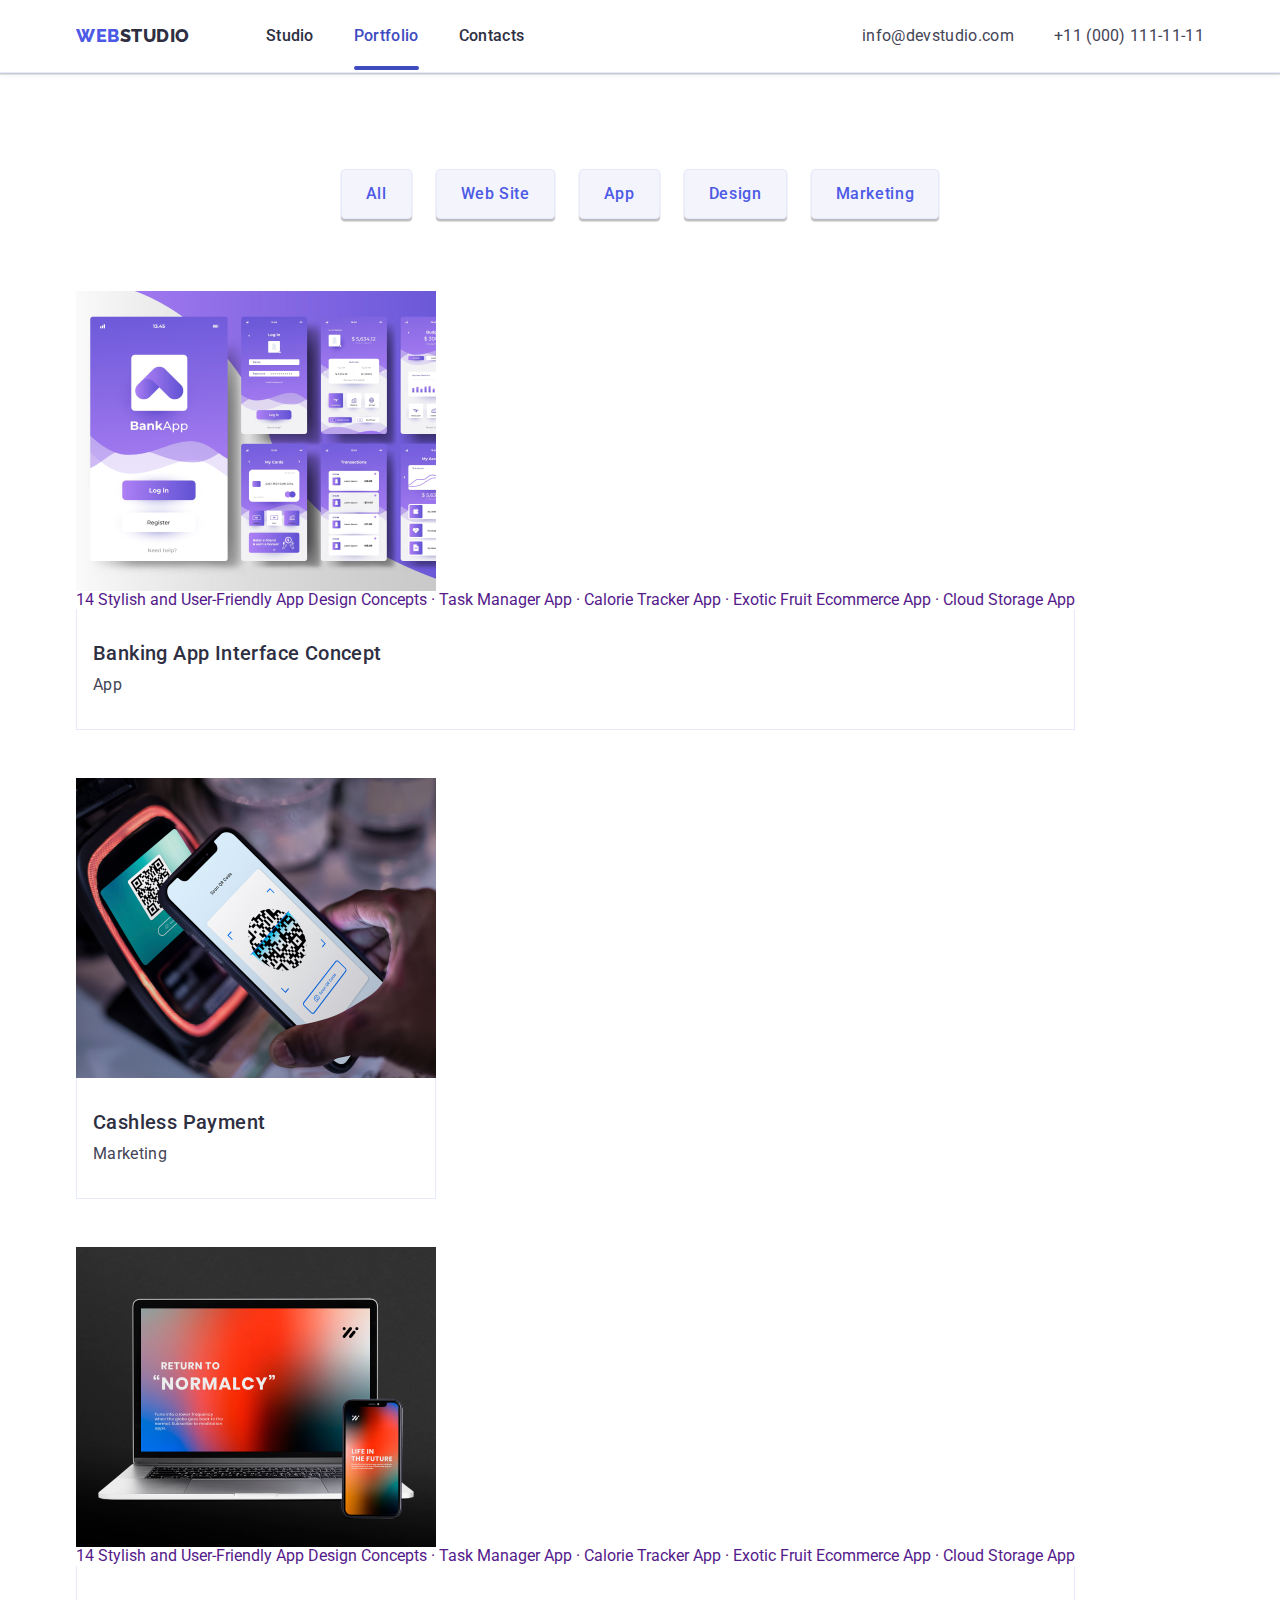
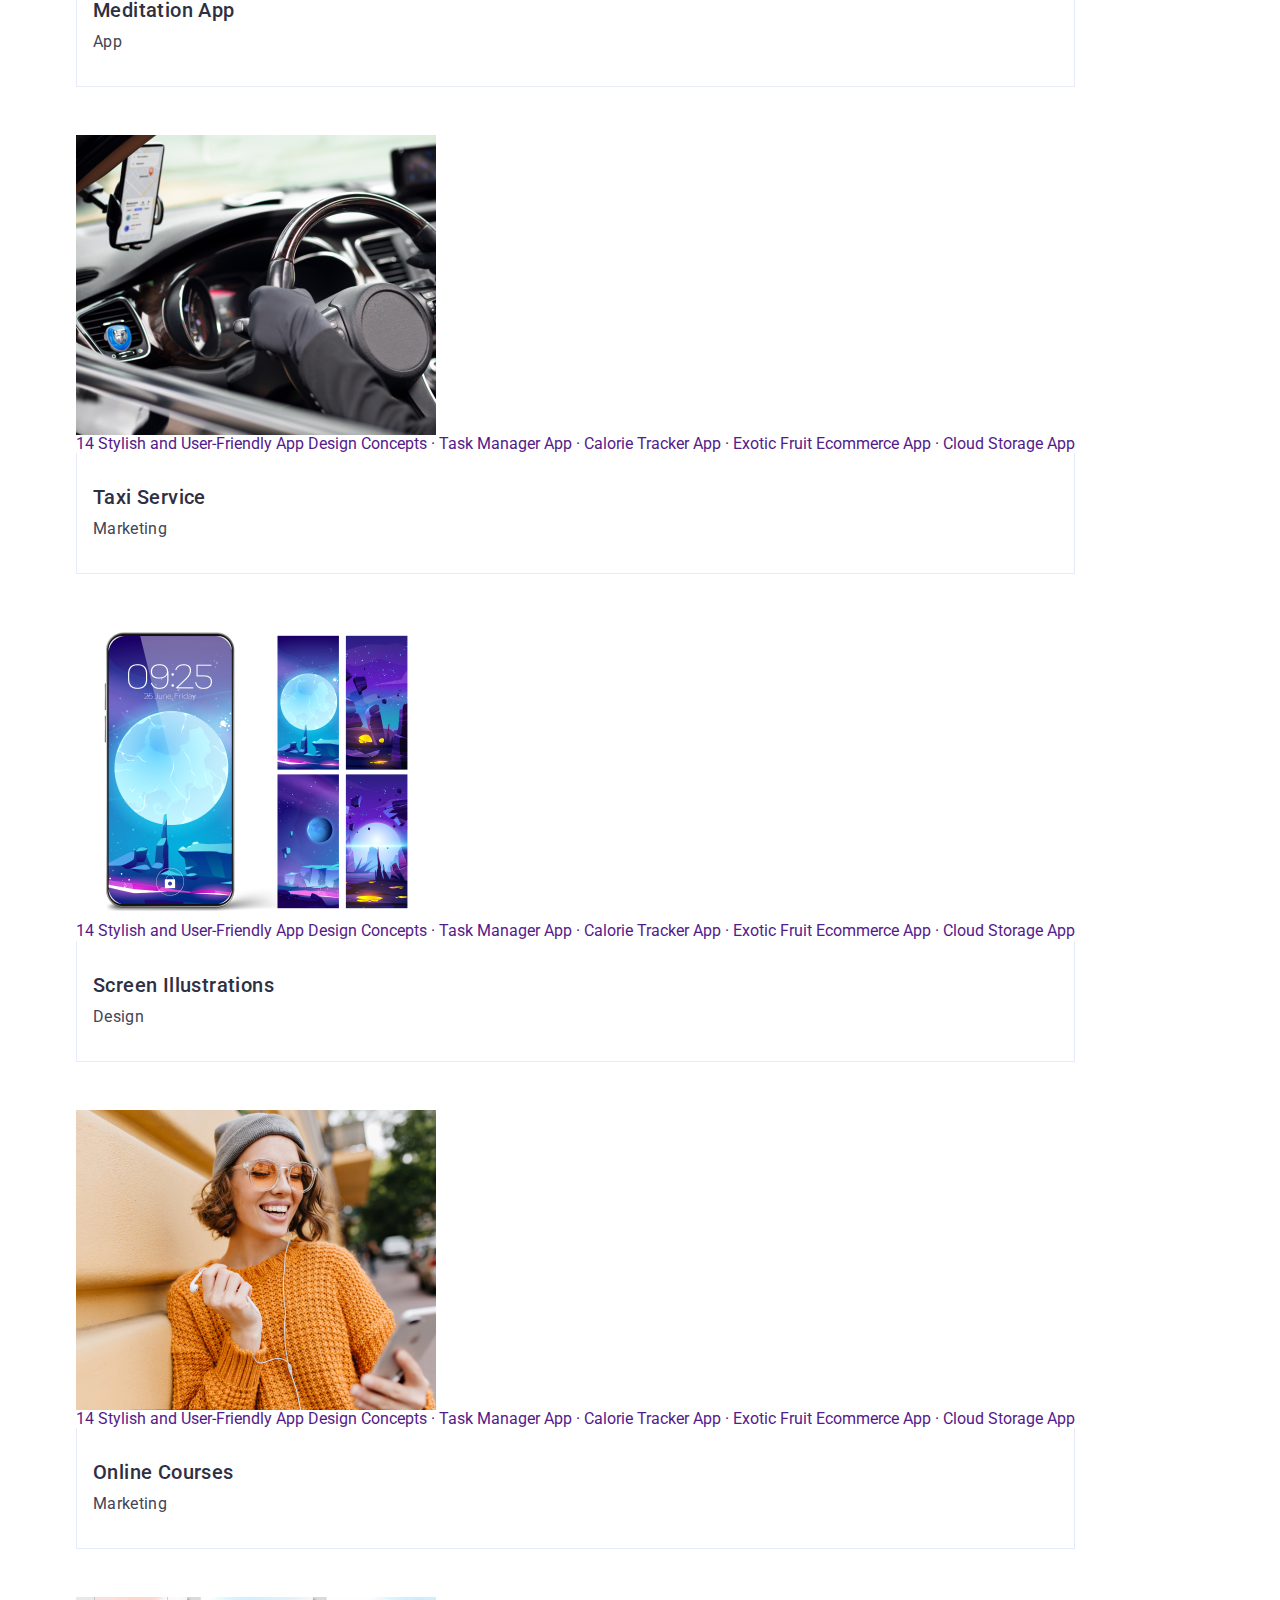
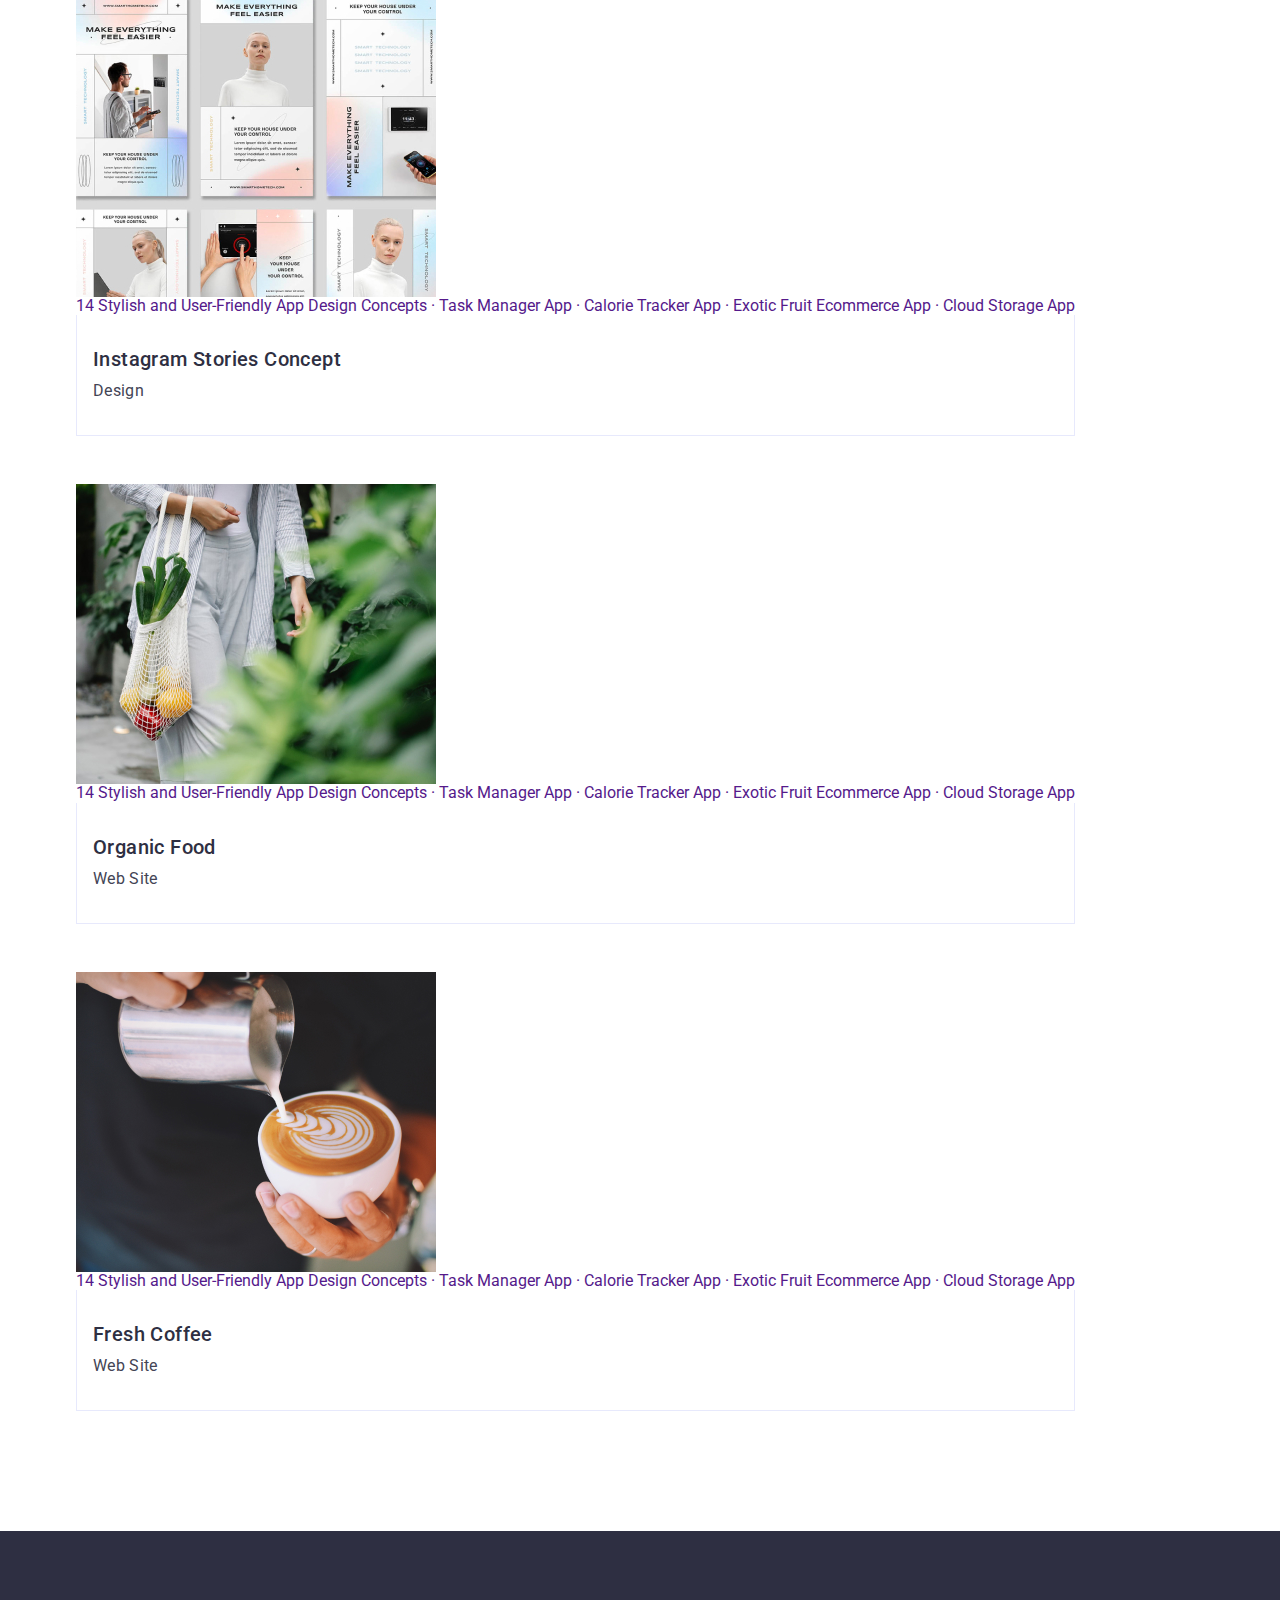
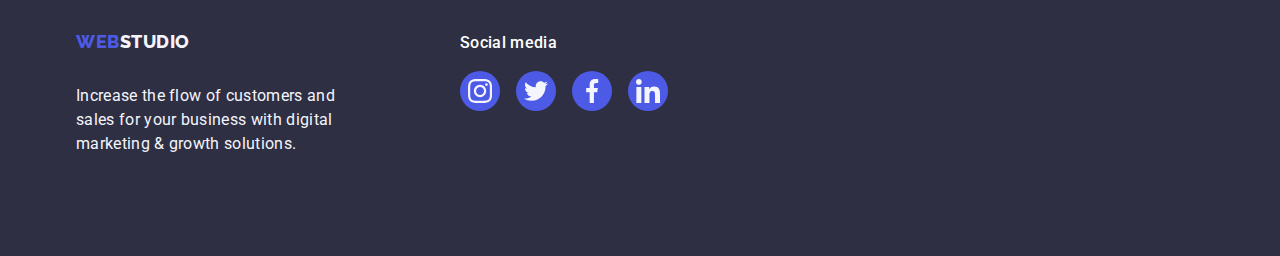
==== portfolio.html @ 0a383409 "update" ====
<!DOCTYPE html>
<html lang="en">
<head>
    <meta charset="UTF-8">
    <meta http-equiv="X-UA-Compatible" content="IE=edge">
    <meta name="viewport" content="width=device-width, initial-scale=1.0">
    <title>WebStudio</title>

    <!-- Fonts -->
    <link rel="preconnect" href="https://fonts.googleapis.com">
    <link rel="preconnect" href="https://fonts.gstatic.com" crossorigin>
    <link href="https://fonts.googleapis.com/css2?family=Raleway:wght@800&family=Roboto:wght@400;500;700;900&display=swap" rel="stylesheet">

    <link rel="stylesheet" href="./css/modern-normalize.min.css">
    <!-- Styles -->
    <link rel="stylesheet" href="./css/styles.css">
</head>
<body style="font-family: 'Roboto', sans-serif; color: #434455; background-color: #FFFFFF;">
    <!-- Header -->
    <header class="header">
        <div class="header-container container">

        <!-- Menu -->
        <nav class="nav">
            <a class="logo link" href="./index.html">Web<span class="text-link">Studio</span></a>
            <ul class="nav-menu list">
                <li>
                    <a href="./index.html" class="nav-item link">Studio</a>
                </li>
                <li>
                    <a href="./portfolio.html" class="active nav-item link">Portfolio</a>
                </li>
                <li>
                    <a href="" class="nav-item link">Contacts</a>
                </li>
            </ul>
        </nav>

        <address class="address" style="font-style: normal;">
            <ul class="address-list list">
                <li>
                    <a class="address-link link" href="mailto:info@devstudio.com">info@devstudio.com</a>
                </li>
                <li>
                    <a class="address-link link" href="tel:+110001111111">+11 (000) 111-11-11</a>
                </li>
            </ul>
        </address>
        </div>
    </header>

    <main>
        <!-- Section 1 -->
        <section class="section-portfolio section">
            <div class="container">
                <h1 class="visually-hidden">Portfolio</h1>

                <ul class="list-button section-list list">
                    <li>
                        <button type="button" class="btn link">All</button>
                    </li>

                    <li>
                        <button type="button" class="btn link">Web Site</button>
                    </li>

                    <li>
                        <button type="button" class="btn link">App</button>
                    </li>

                    <li>
                        <button type="button" class="btn link">Design</button>
                    </li>

                    <li>
                        <button type="button" class="btn link">Marketing</button>
                    </li>
                </ul>
            

            <!-- List -->
            <ul class="list-category section-list list">
                <li class="list-category-item">
                    <a class="link" href="">
                        <div class="overlay">
                            <img src="./images/backing-up.jpg" alt="Banking App Interface Concept, App" width="360">
                            <p class="overlay-text">
                                14 Stylish and User-Friendly App Design Concepts · Task Manager App · Calorie Tracker App · Exotic Fruit Ecommerce App · Cloud Storage App
                            </p>
                        </div>
                        <div class="app-container">
                            <h2 class="title-project">Banking App Interface Concept</h2>
                            <p class="text-description text-category">App</p>
                        </div>
                    </a>
                </li>

                <li class="list-category-item">
                    <a class="link" href="">
                        <img src="./images/payment.jpg" alt="Cashless Payment, Marketing" width="360">
                        <div class="app-container">
                            <h2 class="title-project">Cashless Payment</h2>
                            <p class="text-description text-category">Marketing</p>
                        </div>
                    </a>
                </li>

                <li class="list-category-item">
                    <a class="link" href="">
                        <img src="./images/meditation-app.jpg" alt="Meditation App, App" width="360">
                        <div class="overlay">
                            <div class="overlay-text">14 Stylish and User-Friendly App Design Concepts · Task Manager App · Calorie Tracker App · Exotic Fruit Ecommerce App · Cloud Storage App</div>
                        </div>
                        <div class="app-container">
                            <h2 class="title-project">Meditation App</h2>
                            <p class="text-description text-category">App</p>
                        </div>
                    </a>
                </li>

                <li class="list-category-item">
                    <a class="link" href="">
                        <img src="./images/taxi-app.jpg" alt="Taxi Service, Marketing" width="360">
                        <div class="overlay">
                            <div class="overlay-text">14 Stylish and User-Friendly App Design Concepts · Task Manager App · Calorie Tracker App · Exotic Fruit Ecommerce App · Cloud Storage App</div>
                        </div>
                        <div class="app-container">
                            <h2 class="title-project">Taxi Service</h2>
                            <p class="text-description text-category">Marketing</p>
                        </div>
                    </a>
                </li>
            

                <li class="list-category-item">
                    <a class="link" href="">
                        <img src="./images/illustrations.jpg" alt="Screen Illustrations, Design" width="360">
                        <div class="overlay">
                            <div class="overlay-text">14 Stylish and User-Friendly App Design Concepts · Task Manager App · Calorie Tracker App · Exotic Fruit Ecommerce App · Cloud Storage App</div>
                        </div>
                        <div class="app-container">
                            <h2 class="title-project">Screen Illustrations</h2>
                            <p class="text-description text-category" >Design</p>
                        </div>         
                    </a>
                </li>

                <li class="list-category-item">
                    <a class="link" href="">
                        <img src="./images/courses.jpg" alt="Online Courses, Marketing" width="360">
                        <div class="overlay">
                            <div class="overlay-text">14 Stylish and User-Friendly App Design Concepts · Task Manager App · Calorie Tracker App · Exotic Fruit Ecommerce App · Cloud Storage App</div>
                        </div>
                        <div class="app-container">
                            <h2 class="title-project">Online Courses</h2>
                            <p class="text-description text-category">Marketing</p>
                        </div>
                    </a>
                </li>

                <li class="list-category-item">
                    <a class="link" href="">
                        <img src="./images/instgram-design.jpg" alt="Instagram Stories Concept, Design" width="360">
                        <div class="overlay">
                            <div class="overlay-text">14 Stylish and User-Friendly App Design Concepts · Task Manager App · Calorie Tracker App · Exotic Fruit Ecommerce App · Cloud Storage App</div>
                        </div>
                        <div class="app-container">
                            <h2 class="title-project">Instagram Stories Concept</h2>
                            <p class="text-description text-category">Design</p>
                        </div>
                    </a>
                </li>

                <li class="list-category-item">
                    <a class="link" href="">
                        <img src="./images/food.jpg" alt="Organic Food, Web Site" width="360">
                        <div class="overlay">
                            <div class="overlay-text">14 Stylish and User-Friendly App Design Concepts · Task Manager App · Calorie Tracker App · Exotic Fruit Ecommerce App · Cloud Storage App</div>
                        </div>
                        <div class="app-container">
                            <h2 class="title-project">Organic Food</h2>
                            <p class="text-description text-category">Web Site</p>
                        </div>
                    </a>
                </li>

                <li class="list-category-item">
                    <a class="link" href="">
                        <img src="./images/coffee.jpg" alt="Fresh Coffee, Web Site" width="360">
                        <div class="overlay">
                            <div class="overlay-text">14 Stylish and User-Friendly App Design Concepts · Task Manager App · Calorie Tracker App · Exotic Fruit Ecommerce App · Cloud Storage App</div>
                        </div>
                        <div class="app-container">
                            <h2 class="title-project">Fresh Coffee</h2>
                            <p class="text-description text-category">Web Site</p>
                        </div>
                    </a>
                </li>
            </ul>
            </div>
            
        </section>
    </main>

    <!-- Footer -->
    <footer class="footer">
        <div class="wrapper container">
            <div class="footer-container">
                <a class="logo  link" href="./index.html">Web<span class="text-link">Studio</span></a>
                <p class="footer-text">Increase the flow of customers and sales for your business with digital marketing & growth solutions.</p>
            </div>
    
            <div class="social-media">
                <p class="title-socials">Social media</p>
                <ul class="section-list list">
                    <li class="item-svg">
                        <a class="item-svg-link link" href="">
                            <svg class="icon" width="24" height="24">
                                <use href="./images/icons.svg#instagram"></use>
                            </svg>
                        </a>
                    </li>
                    <li class="item-svg">
                        <a class="item-svg-link link" href="">
                            <svg class="icon" width="24" height="24">
                                <use href="./images/icons.svg#twitter"></use>
                            </svg>
                        </a>
                    </li>
                    <li class="item-svg">
                        <a class="item-svg-link link" href="">
                            <svg class="icon" width="24" height="24">
                                <use href="./images/icons.svg#facebook"></use>
                            </svg>
                        </a>
                    </li>
                    <li class="item-svg">
                        <a class="item-svg-link link" href="">
                            <svg class="icon" width="24" height="24">
                                <use href="./images/icons.svg#linkendin"></use>
                            </svg>
                        </a>
                    </li>
                </ul>
            </div>
        </div>
    </footer>
</body>
</html>
---- css/styles.css ----
*,
*::after,
*::before{
  box-sizing: border-box;
}


:root {
    --primary-logo-color: #4D5AE5;
    --primary-color: #2E2F42;
    --secondary-color: #434455;
    --secondary-background-color: #F4F4FD;
    --hover-color: #404BBF;
  }
  
  body {
    background-color: #ffffff;
    color: var(--secondary-color);
    max-width: 1440px;
    margin: 0 auto;
    box-sizing: border-box;
  }

  h1, h2, h3, h4, h5, h6 {
    margin: 0;
    padding: 0;
    font-size: inherit;
    font-weight: inherit;
  }
  
  img{
    display: block;
  }

  p {
    margin: 0;
    padding: 0;
    font-size: inherit;
    line-height: inherit;
  }
  
  ul {
    margin: 0;
    padding: 0;
    list-style: none;
  }
  
  .header{
    padding: 24px 0;
    border-bottom: 1px solid #E7E9FC;
    box-shadow: 0px 2px 1px rgba(46, 47, 66, 0.08), 0px 1px 1px rgba(46, 47, 66, 0.16), 0px 1px 6px rgba(46, 47, 66, 0.08);
  }

  .header-container{
    display: flex;
    justify-content: space-between;
  }

  .container{
    max-width: 1158px;

    margin: 0 auto;
    padding: 0 15px;
    box-sizing: border-box;
  }

  .text-container{
    width: 232px;
    margin: 0 auto;
    text-align: center;
    padding: 32px 0px;
  }

  .app-container{
    padding: 32px 16px;
    border: 1px solid #e7e9fc;
    border-top: none;
    box-sizing: border-box;
  }

  .nav{
    display: flex;
    align-items: center;
  }

  .nav-menu, .address-list{
    display: flex;
    gap: 40px;
  }
  

  .logo.link {
    font-family: 'Raleway', sans-serif;
    font-style: normal;
    font-weight: 800;
    font-size: 18px;
    line-height: 1.17;
    letter-spacing: 0.03em;
    text-transform: uppercase;
    text-decoration: none;
    color: var(--primary-logo-color);

    margin-right: 76px;
  }
  
  .link {
    text-decoration: none;
    transition: color 250ms cubic-bezier(0.4, 0, 0.2, 1),
              background-color 250ms cubic-bezier(0.4, 0, 0.2, 1),
              box-shadow 250ms cubic-bezier(0.4, 0, 0.2, 1);
  }

  .link:hover,
  .link:focus{
      transition: color 250ms cubic-bezier(0.4, 0, 0.2, 1),
              background-color 250ms cubic-bezier(0.4, 0, 0.2, 1),
              box-shadow 250ms cubic-bezier(0.4, 0, 0.2, 1);
  }

  .list,
  .list::before{
    list-style: none;
    list-style-type: none;
  }

  .text-link {
    color: #2E2F42;
  }


  .nav-item.link{
    font-weight: 500;
    line-height: 1.5;
    letter-spacing: 0.02em;
    color: var(--primary-color);
    padding: 24px 0;
  }

  
  

  .nav-item.link:hover,
  .nav-item.link:focus {
    color: var(--hover-color);
  }
  
  .address-link.link {
    color: #434455;
    font-family: "Roboto", sans-serif;
    font-size: 16px;
    line-height: 1.5em;
    font-weight: 400;
    letter-spacing: 0.02em;
    text-decoration: none;
    transition: color 250ms cubic-bezier(0.4, 0, 0.2, 1); 
  }
  
  .address-list{
    display: flex;
  }

  .address-link.link:hover,
  .address-link.link:focus {
    color: var(--hover-color);
  }

  .btn{
    display: block;

    font-family: "Roboto", sans-serif;
    font-weight: 500;
    font-size: 16px;
    line-height: 1.5;
    letter-spacing: 0.04em;

    background-color: var(--secondary-background-color);
    cursor: pointer;
    color: #4D5AE5;
    border: 1px solid #e7e9fc;
    border-radius: 4px;
    box-shadow: 0px 2px 2px 0px rgba(0, 0, 0, 0.12), 0px 2px 1px 0px rgba(0, 0, 0, 0.08), 0px 3px 1px 0px rgba(0, 0, 0, 0.10);

    padding: 12px 24px;

    transition: color 250ms cubic-bezier(0.4, 0, 0.2, 1), 
                background-color 250ms cubic-bezier(0.4, 0, 0.2, 1), 
                border-color 250ms cubic-bezier(0.4, 0, 0.2, 1), 
                box-shadow 250ms cubic-bezier(0.4, 0, 0.2, 1);
  }


  /* .btn.activer{
    color: #4D5AE5;
  } */
  
  .btn:hover, 
  .btn:focus{
    background-color: var(--hover-color);
    color: #ffffff;
    border: 1px solid transparent;
    transition: color 250ms cubic-bezier(0.4, 0, 0.2, 1),
              background-color 250ms cubic-bezier(0.4, 0, 0.2, 1),
              box-shadow 250ms cubic-bezier(0.4, 0, 0.2, 1);

  }

  .btn-orders{
    background-color: var(--primary-logo-color);
    color: #ffffff;
    

    margin: 48px auto;
    padding: 16px 32px;

    min-width: 169px;
    height: 56px;
    border: none;
    box-shadow: none;

    transition: background-color 250ms cubic-bezier(0.4, 0, 0.2, 1);
  }
  
  .primary-section{
    background-image: linear-gradient(rgba(46, 47, 66, 0.7), rgba(46, 47, 66, 0.7)), url('../images/people-office.jpg'); 
    max-width: 1440px;
    height: 600px;
    padding: 188px 0;
    position: relative;
    z-index: 5;
    background-repeat: no-repeat;
    background-position: center;
    background-size: cover;
    transition: background-color 250ms cubic-bezier(0.4, 0, 0.2, 1);
  }

  /* Active-pages */

  .active{
    position: relative;
    margin-bottom: 20px;
    color: #404bbf !important; 
    transition: color 250ms cubic-bezier(0.4, 0, 0.2, 1);
  }

  .active::after{
    content: "";
    display: block;
    width: 100%;
    height: 4px;
    background-color: #404BBF;
    position: absolute;
    bottom: -1px;
    left: 0;
    border-radius: 2px;
  }

  .title {
    color: #ffffff;
    font-style: normal;
    font-weight: 700;
    font-size: 56px;
    line-height: 1.07;
    letter-spacing: 0.02em;
    text-align: center;
    max-width: 496px;
    margin: 0 auto;
  }

  .title-section{
    font-family: 'Roboto', sans-serif;
    font-style: normal;
    font-weight: 700;
    font-size: 36px;
    line-height: 1.11;
    text-transform: capitalize;
    text-align: center;
    letter-spacing: 0.02em;
    color: var(--primary-color);
    margin-bottom: 72px;
  }

  .text-container .title-description{
    margin-bottom: 8px;
  }

  .title-description{
    font-family: 'Roboto', sans-serif;
    font-weight: 500;
    font-size: 20px;
    line-height: 1.2;
    letter-spacing: 0.02em;
    text-transform: capitalize;
    color: var(--primary-color);
  }

  .text-description{
    font-family: 'Roboto', sans-serif;
    font-size: 16px;
    line-height: 1.5;
    letter-spacing: 0.02em;
  }

  .text-category{
    color: #434455;
  }

  .title-project {
    font-family: 'Roboto', sans-serif;
    font-weight: 500;
    font-size: 20px;
    line-height: 1.2;
    letter-spacing: 0.02em;
    color: var(--primary-color);
  }

  .list-item{
    background-color: #FFFFFF;
    border-radius: 0px 0px 4px 4px;
    box-shadow: 0px 1px 6px rgba(46, 47, 66, 0.08), 0px 1px 1px rgba(46, 47, 66, 0.16), 0px 2px 1px rgba(46, 47, 66, 0.08);
  }

  .team {
    background-color: #F4F4FD;
  }

  .footer{
    background-color: #2E2F42;
    padding: 100px 0;
  }

  .footer-container{
    margin-right: 120px;
  }

  .footer .link{
    display: inline-block;
    margin-bottom: 16px;
  }

  .footer .text-link{
    color: #F4F4FD;
  }

  .footer-text{
    letter-spacing: 0.02em;
    line-height: 1.5;
    color: #F4F4FD;
    width: 264px;

    margin-top: 16px;
  }

  .wrapper{
    display: flex;
    align-items: baseline;
  }
  

  .section:first-child{
    padding: 188px 0;
  }

  .section{
    padding: 120px 0;
  }

  .section:nth-child(3){
    padding-top: 0;
  }

  .section-list{
    display: flex;
    gap: 24px;
    justify-content: space-between;
  }

  .section-list-item{
    flex-basis: 264px;
  }
  
  .section-portfolio.section{
    padding: 96px 0 120px;
  }

  .list-button{
    margin-bottom: 72px;
    justify-content: center;
  }

  .list-category{
    flex-wrap: wrap;
    row-gap: 48px; 
  }

  .visually-hidden {
    position: absolute;
    width: 1px;
    height: 1px;
    margin: -1px;
    border: 0;
    padding: 0;
    
    white-space: nowrap;
    clip-path: inset(100%);
    clip: rect(0 0 0 0);
    overflow: hidden;
  }

  .secondary-section .title-description{
    margin-bottom: 8px;
  }

  .section-portfolio .title-project{
    margin-bottom: 8px;
  }

  .backdrop {
    position: fixed;
    top: 0;
    left: 0;
    width: 100%;
    height: 100%;
    background-color: rgba(46, 47, 66, 0.40);
    display: flex;
    justify-content: center;
    padding-top: 80px;
    visibility: hidden;
    z-index: 10;
    opacity: 0;
    pointer-events: none;
    transition: opacity 250ms cubic-bezier(0.4, 0, 0.2, 1), visibility 250ms cubic-bezier(0.4, 0, 0.2, 1);  }
  
  .modal {
    position: absolute;
    top: 50%;
    left: 50%;
    transform: translate(-50%, -50%) scale(1);
    z-index: 10;
    background-color: #FCFCFC;
    width: 408px;
    min-height: 584px;
    box-shadow: 0px 1px 1px rgba(0, 0, 0, 0.14), 0px 1px 3px rgba(0, 0, 0, 0.12), 0px 2px 1px rgba(0, 0, 0, 0.2);
    border-radius: 4px;
    transition: transform 250ms cubic-bezier(0.4, 0, 0.2, 1);
  }
  

  .close-button {
    position: absolute;
    top: 24px;
    right: 24px;
    padding: 0;

    width: 24px;
    height: 24px;
    border-radius: 50%;
    background-color: #E7E9FC;
    border: 1px solid rgba(0, 0, 0, 0.10);

    font-size: 20px;
    cursor: pointer;

    display: flex;
    justify-content: center;
    align-items: center;
    transition: background-color 250ms cubic-bezier(0.4, 0, 0.2, 1), border 250ms cubic-bezier(0.4, 0, 0.2, 1);
  }
  
  .close-button .modal-icon{
    fill: #2E2F42;
    transition: fill 250ms cubic-bezier(0.4, 0, 0.2, 1);;
  }

  .close-button:hover,
  .close-button:focus {
    background-color: #404BBF;
    border: none;
  }

  .close-button:hover .modal-icon,
  .close-button:focus .modal-icon {
    fill: #ffffff;
  }


  

  .is-hidden {
    visibility: hidden;
    opacity: 0;
  }
  
  .backdrop:not(.is-hidden) {
    visibility: visible;
    opacity: 1;
    pointer-events: auto;
  }
  

  .section-icon-bg{
    background-color: #F4F4FD;
    width: 264px;
    height: 112px;
    border-radius: 4px;

    margin-bottom: 8px;

    display: flex;
    justify-content: center;
    align-items: center;
  }

  .section-icon-bg .icon{
    margin: 24px 0;
  }

  .list-svg{
    width: 232px;
    margin: 32px auto 0;
    display: flex;
    justify-content: center;
    gap: 24px;
  }



  .item-svg{
    width: 40px;
    height: 40px;;
  }

  .team .item-svg-link{
    width: 100%;
    height: 100%;
    background-color: #4D5AE5;
    border-radius: 50%;

    display: flex;
    justify-content: center;
    align-items: center;

    transition: background-color 250ms cubic-bezier(0.4, 0, 0.2, 1);
  }

  .item-svg-link .icon {
    fill: #F4F4FD; 
  }

  .team .item-svg-link:hover,
  .team .item-svg-link:focus{
    background-color: #404BBF;
    border-radius: 50%;
  }

  .item-svg:hover,
  .item-svg:focus{
    background-color: #404BBF;
    transition: color 250ms cubic-bezier(0.4, 0, 0.2, 1),
              background-color 250ms cubic-bezier(0.4, 0, 0.2, 1),
              box-shadow 250ms cubic-bezier(0.4, 0, 0.2, 1);
  }

  .item-border{
    display: flex;
    justify-content: center;
    align-items: center;
    width: 168px;
    height: 88px;
    border: 1px solid #8E8F99;
    border-radius: 4px;
    padding: 16px 32px;
    box-sizing: border-box;
  }

  .item-border .icon{
    fill: #8E8F99;
  }

  .item-border:hover{
    border-color: #404BBF;
  }

  .item-border:hover .icon,
  .item-border:focus .icon{
    fill: #404BBF;
  }

  .social-media .section-list{
    gap: 16px;
  }

  .title-socials{
    color: #fff;
    font-size: 16px;
    font-family: 'Roboto', sans-serif;
    font-style: normal;
    font-weight: 500;
    line-height: 24px;
    letter-spacing: 0.32px;
    margin-bottom: 16px;
  }

  .footer .item-svg{
    width: 40px;
    height: 40px;
  }

  .footer .item-svg-link{
    background-color: #4D5AE5;
    width: 100%;
    height: 100%;

    border-radius: 50%;

    display: flex;
    align-items: center;
    justify-content: center;
  }

  .footer .item-svg-link:hover,
  .footer .item-svg-link:focus{
    background-color: #404BBF;
    transition: color 250ms cubic-bezier(0.4, 0, 0.2, 1),
              background-color 250ms cubic-bezier(0.4, 0, 0.2, 1),
              box-shadow 250ms cubic-bezier(0.4, 0, 0.2, 1);
  }

  .list-category-item {
    position: relative;
    overflow: hidden;
}

.app-container {
    position: relative;
    z-index: 1;
}


.list-category-item:focus,
.list-category-item:hover{
  box-shadow: 0px 2px 1px 0px rgba(46, 47, 66, 0.08), 0px 1px 1px 0px rgba(46, 47, 66, 0.16), 0px 1px 6px 0px rgba(46, 47, 66, 0.08);
  transition: box-shadow 250ms cubic-bezier(0.4, 0, 0.2, 1);
}

.section-portfolio link{
  display: block;
  transition: box-shadow 250ms cubic-bezier(0.4, 0, 0.2, 1);
  transform: translateY(0%);
}

.section-portfolio link:hover{
  box-shadow: 0px 1px 6px rgba(46, 47, 66, 0.08), 0px 1px 1px rgba(46, 47, 66, 0.16), 0px 2px 1px rgba(46, 47, 66, 0.08);
}
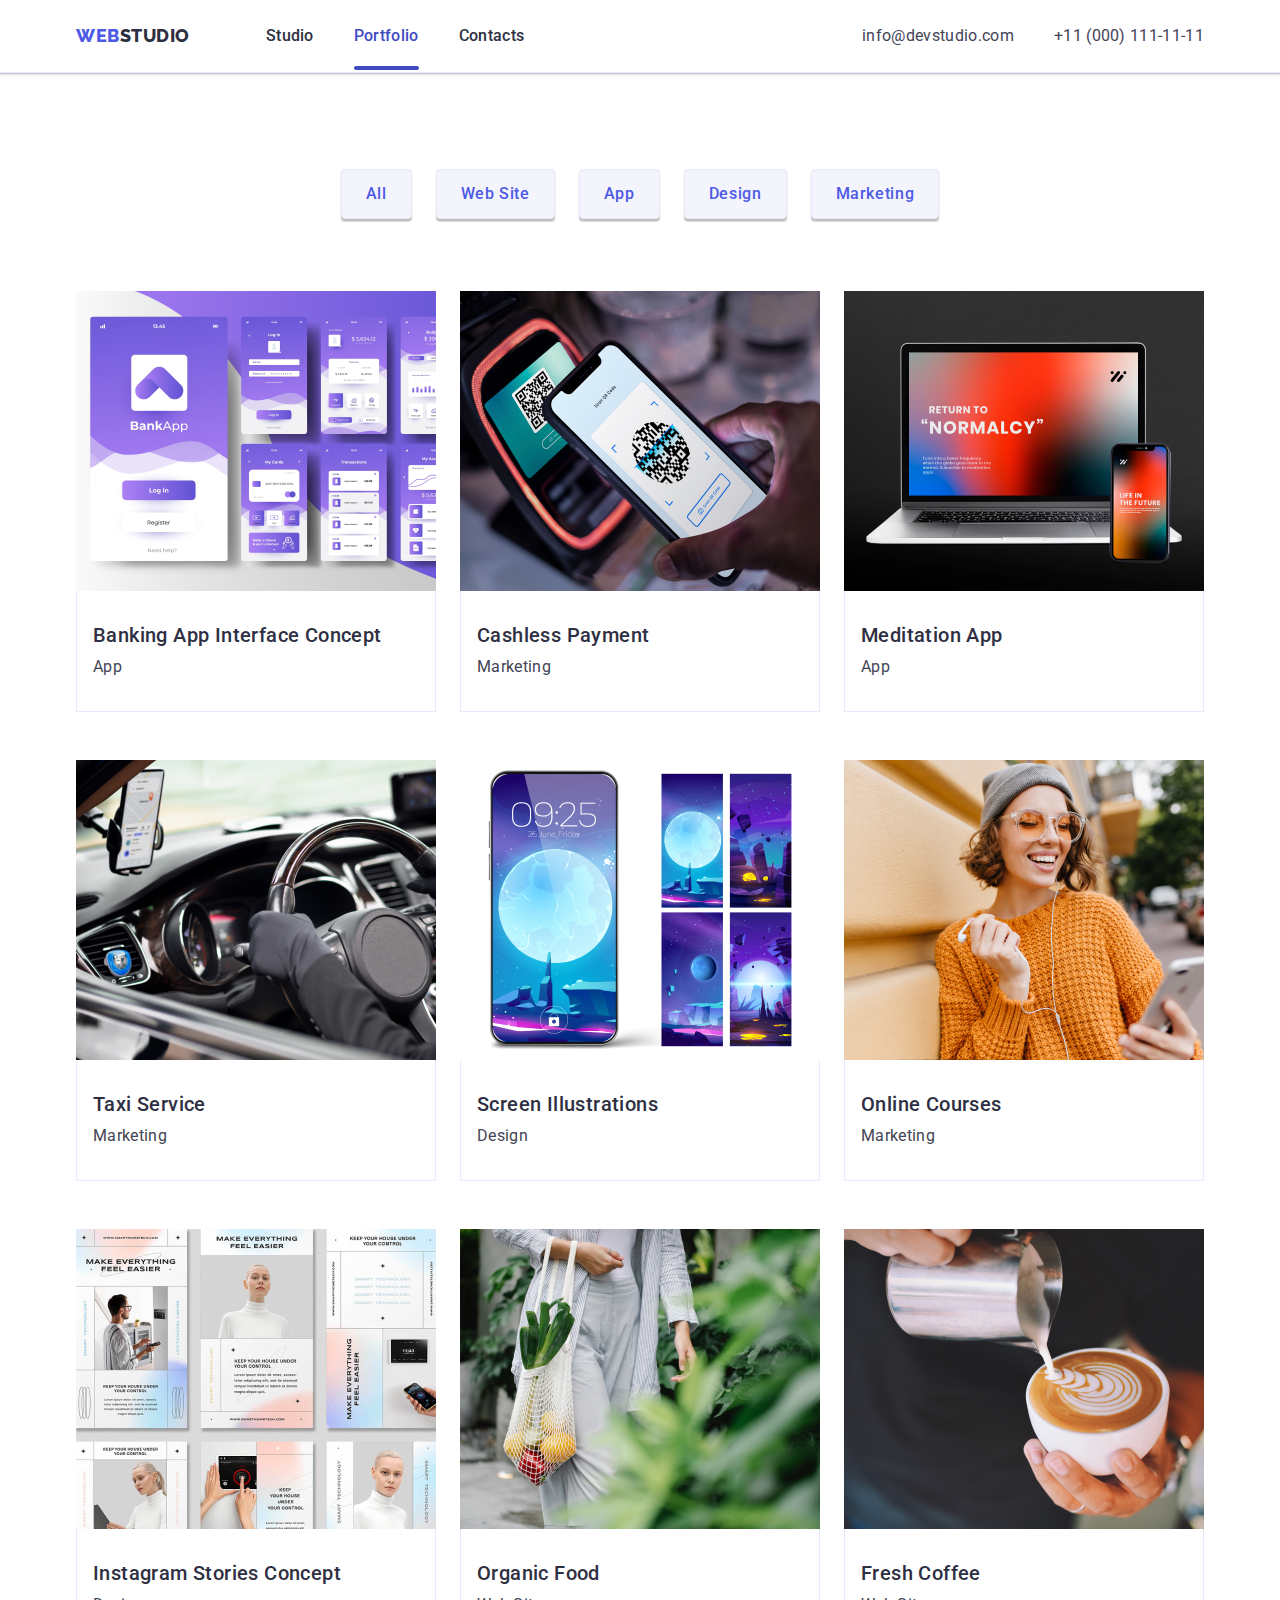
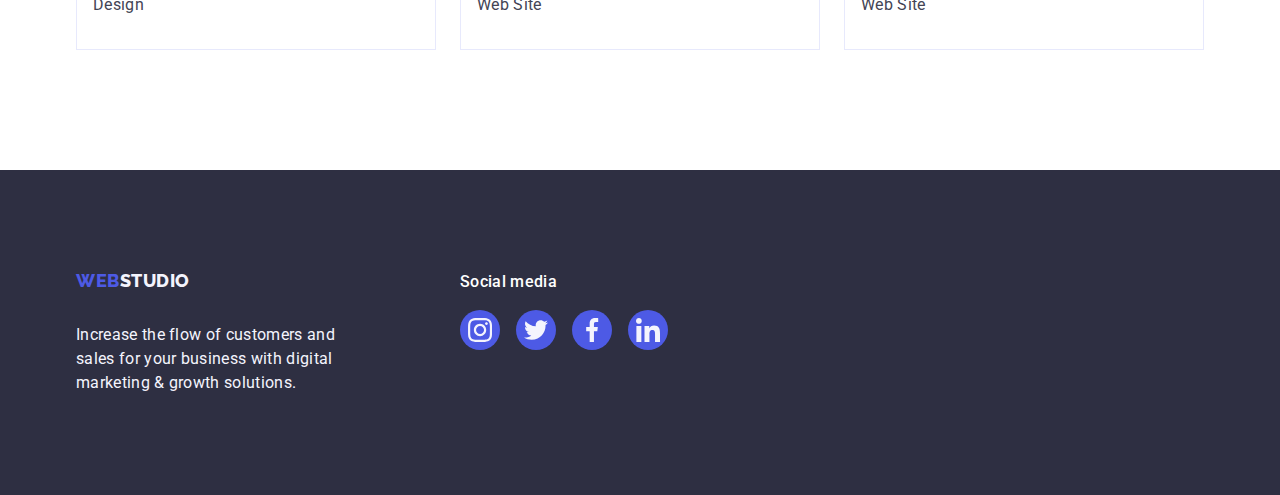
==== commit c8c3f8d0: "update" ====
--- a/portfolio.html
+++ b/portfolio.html
@@ -108,9 +108,6 @@
                 <li class="list-category-item">
                     <a class="link" href="">
                         <img src="./images/meditation-app.jpg" alt="Meditation App, App" width="360">
-                        <div class="overlay">
-                            <div class="overlay-text">14 Stylish and User-Friendly App Design Concepts · Task Manager App · Calorie Tracker App · Exotic Fruit Ecommerce App · Cloud Storage App</div>
-                        </div>
                         <div class="app-container">
                             <h2 class="title-project">Meditation App</h2>
                             <p class="text-description text-category">App</p>
@@ -121,9 +118,6 @@
                 <li class="list-category-item">
                     <a class="link" href="">
                         <img src="./images/taxi-app.jpg" alt="Taxi Service, Marketing" width="360">
-                        <div class="overlay">
-                            <div class="overlay-text">14 Stylish and User-Friendly App Design Concepts · Task Manager App · Calorie Tracker App · Exotic Fruit Ecommerce App · Cloud Storage App</div>
-                        </div>
                         <div class="app-container">
                             <h2 class="title-project">Taxi Service</h2>
                             <p class="text-description text-category">Marketing</p>
@@ -135,9 +129,6 @@
                 <li class="list-category-item">
                     <a class="link" href="">
                         <img src="./images/illustrations.jpg" alt="Screen Illustrations, Design" width="360">
-                        <div class="overlay">
-                            <div class="overlay-text">14 Stylish and User-Friendly App Design Concepts · Task Manager App · Calorie Tracker App · Exotic Fruit Ecommerce App · Cloud Storage App</div>
-                        </div>
                         <div class="app-container">
                             <h2 class="title-project">Screen Illustrations</h2>
                             <p class="text-description text-category" >Design</p>
@@ -148,9 +139,6 @@
                 <li class="list-category-item">
                     <a class="link" href="">
                         <img src="./images/courses.jpg" alt="Online Courses, Marketing" width="360">
-                        <div class="overlay">
-                            <div class="overlay-text">14 Stylish and User-Friendly App Design Concepts · Task Manager App · Calorie Tracker App · Exotic Fruit Ecommerce App · Cloud Storage App</div>
-                        </div>
                         <div class="app-container">
                             <h2 class="title-project">Online Courses</h2>
                             <p class="text-description text-category">Marketing</p>
@@ -161,9 +149,6 @@
                 <li class="list-category-item">
                     <a class="link" href="">
                         <img src="./images/instgram-design.jpg" alt="Instagram Stories Concept, Design" width="360">
-                        <div class="overlay">
-                            <div class="overlay-text">14 Stylish and User-Friendly App Design Concepts · Task Manager App · Calorie Tracker App · Exotic Fruit Ecommerce App · Cloud Storage App</div>
-                        </div>
                         <div class="app-container">
                             <h2 class="title-project">Instagram Stories Concept</h2>
                             <p class="text-description text-category">Design</p>
@@ -174,9 +159,6 @@
                 <li class="list-category-item">
                     <a class="link" href="">
                         <img src="./images/food.jpg" alt="Organic Food, Web Site" width="360">
-                        <div class="overlay">
-                            <div class="overlay-text">14 Stylish and User-Friendly App Design Concepts · Task Manager App · Calorie Tracker App · Exotic Fruit Ecommerce App · Cloud Storage App</div>
-                        </div>
                         <div class="app-container">
                             <h2 class="title-project">Organic Food</h2>
                             <p class="text-description text-category">Web Site</p>
@@ -187,9 +169,6 @@
                 <li class="list-category-item">
                     <a class="link" href="">
                         <img src="./images/coffee.jpg" alt="Fresh Coffee, Web Site" width="360">
-                        <div class="overlay">
-                            <div class="overlay-text">14 Stylish and User-Friendly App Design Concepts · Task Manager App · Calorie Tracker App · Exotic Fruit Ecommerce App · Cloud Storage App</div>
-                        </div>
                         <div class="app-container">
                             <h2 class="title-project">Fresh Coffee</h2>
                             <p class="text-description text-category">Web Site</p>
--- a/css/styles.css
+++ b/css/styles.css
@@ -652,12 +652,22 @@
   box-shadow: 0px 1px 6px rgba(46, 47, 66, 0.08), 0px 1px 1px rgba(46, 47, 66, 0.16), 0px 2px 1px rgba(46, 47, 66, 0.08);
 }
 
-
-
-
-
-
-
-
-
-
+.overlay{
+  position: relative;
+  overflow: hidden;
+}
+
+.overlay-text{
+  position: absolute;
+
+  font-size: 16px;
+  line-height: 1.5;
+  letter-spacing: 0.02em;
+
+  color: #F4F4FD;
+  padding: 40px 32px;
+  width: 100%;
+  height: 100%;
+  transform: translateY(100%);
+  transition: transform 250ms cubic-bezier(0.4, 0, 0.2, 1);
+}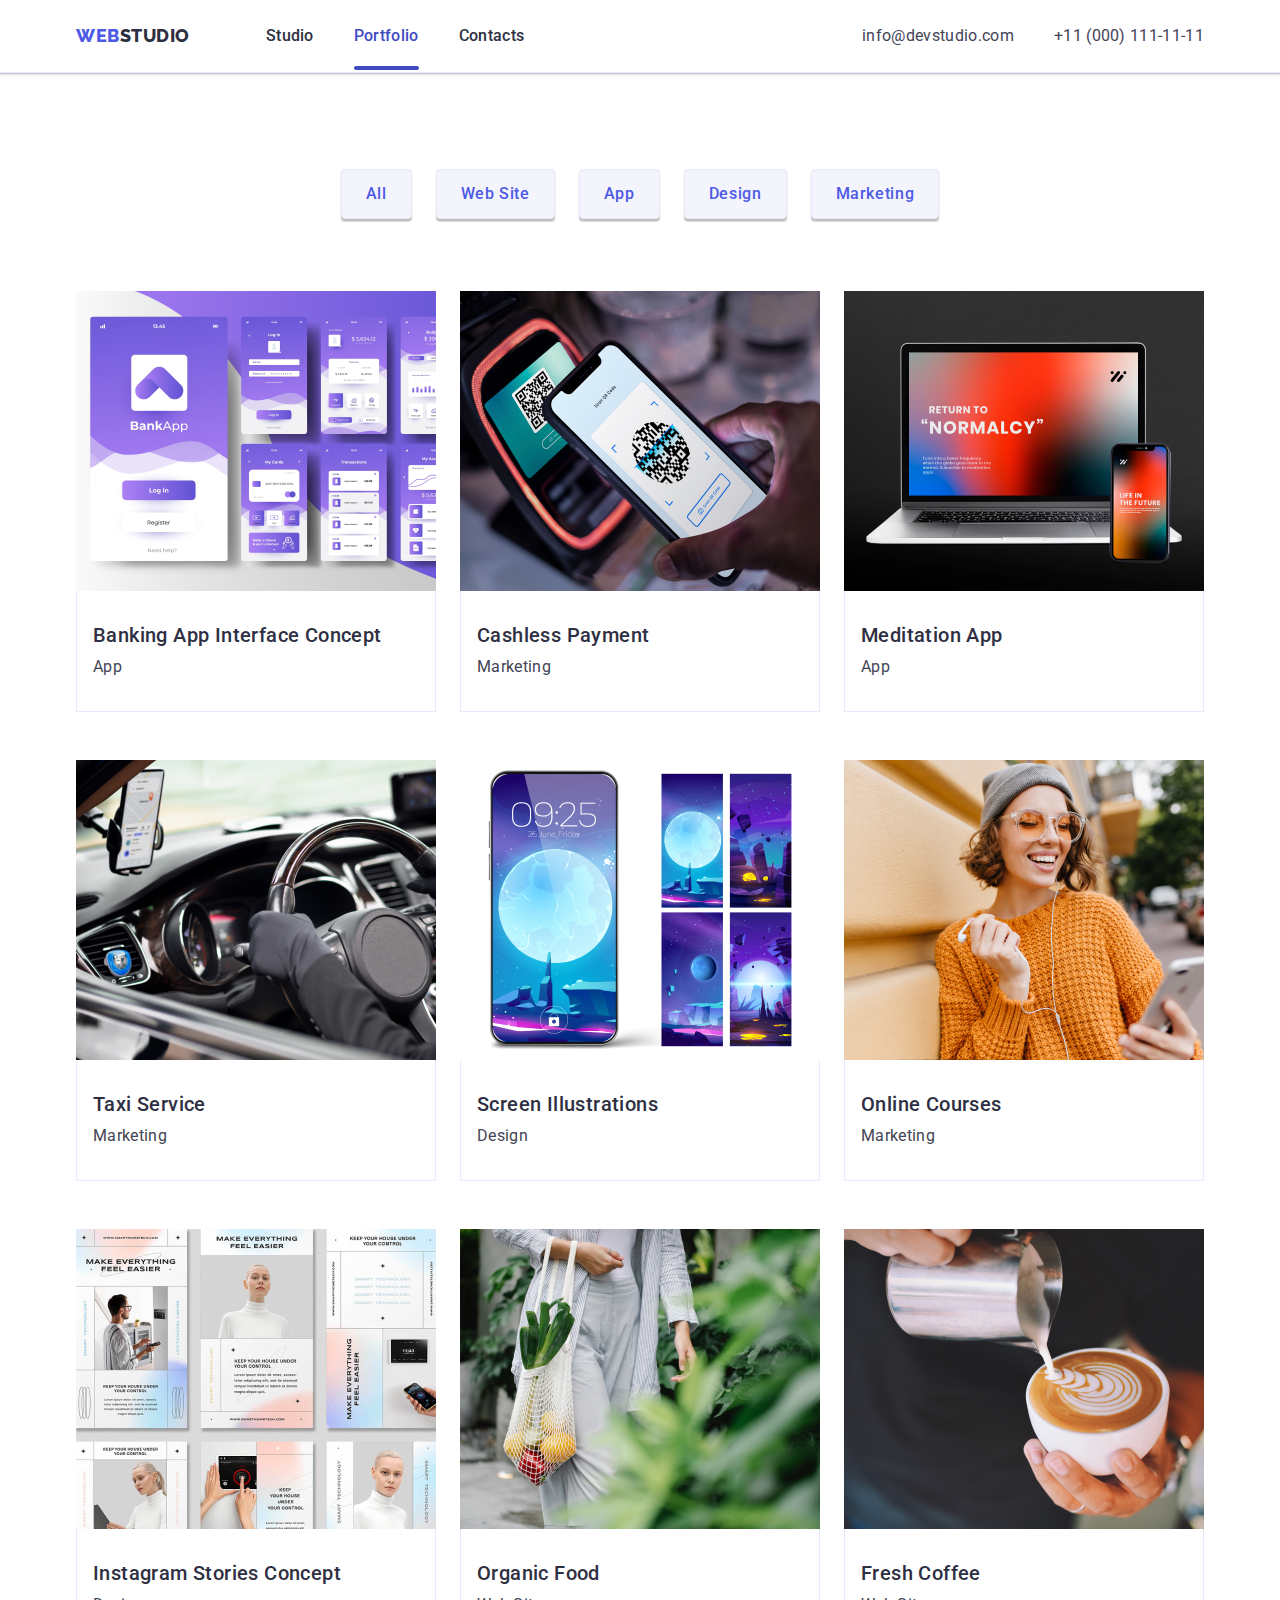
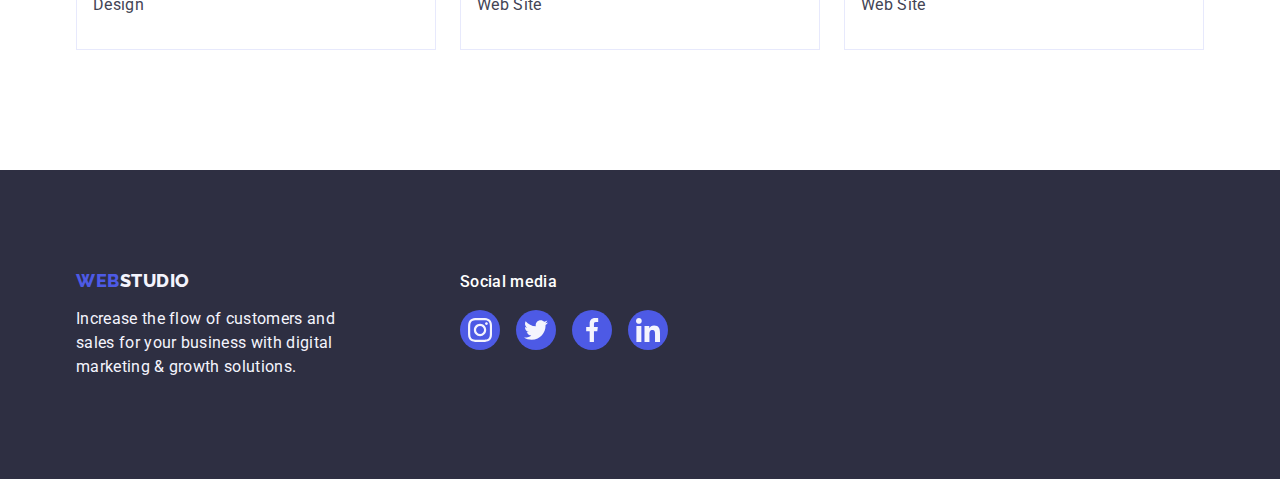
==== commit a4aaa9a3: "update" ====
--- a/portfolio.html
+++ b/portfolio.html
@@ -97,7 +97,12 @@
 
                 <li class="list-category-item">
                     <a class="link" href="">
-                        <img src="./images/payment.jpg" alt="Cashless Payment, Marketing" width="360">
+                        <div class="ovarley">
+                            <img src="./images/payment.jpg" alt="Cashless Payment, Marketing" width="360">
+                            <p class="overlay-text">
+                                14 Stylish and User-Friendly App Design Concepts · Task Manager App · Calorie Tracker App · Exotic Fruit Ecommerce App · Cloud Storage App
+                            </p>
+                        </div>
                         <div class="app-container">
                             <h2 class="title-project">Cashless Payment</h2>
                             <p class="text-description text-category">Marketing</p>
@@ -107,7 +112,12 @@
 
                 <li class="list-category-item">
                     <a class="link" href="">
-                        <img src="./images/meditation-app.jpg" alt="Meditation App, App" width="360">
+                        <div class="overlay">
+                            <img src="./images/meditation-app.jpg" alt="Meditation App, App" width="360">
+                            <p class="overlay-text">
+                                14 Stylish and User-Friendly App Design Concepts · Task Manager App · Calorie Tracker App · Exotic Fruit Ecommerce App · Cloud Storage App
+                            </p>
+                        </div>
                         <div class="app-container">
                             <h2 class="title-project">Meditation App</h2>
                             <p class="text-description text-category">App</p>
@@ -117,7 +127,12 @@
 
                 <li class="list-category-item">
                     <a class="link" href="">
-                        <img src="./images/taxi-app.jpg" alt="Taxi Service, Marketing" width="360">
+                        <div class="overlay">
+                            <img src="./images/taxi-app.jpg" alt="Taxi Service, Marketing" width="360">
+                            <p class="overlay-text">
+                                14 Stylish and User-Friendly App Design Concepts · Task Manager App · Calorie Tracker App · Exotic Fruit Ecommerce App · Cloud Storage App
+                            </p>
+                        </div>
                         <div class="app-container">
                             <h2 class="title-project">Taxi Service</h2>
                             <p class="text-description text-category">Marketing</p>
@@ -128,7 +143,12 @@
 
                 <li class="list-category-item">
                     <a class="link" href="">
-                        <img src="./images/illustrations.jpg" alt="Screen Illustrations, Design" width="360">
+                        <div class="overlay">
+                            <img src="./images/illustrations.jpg" alt="Screen Illustrations, Design" width="360">
+                            <p class="overlay-text">
+                                14 Stylish and User-Friendly App Design Concepts · Task Manager App · Calorie Tracker App · Exotic Fruit Ecommerce App · Cloud Storage App
+                            </p>
+                        </div>
                         <div class="app-container">
                             <h2 class="title-project">Screen Illustrations</h2>
                             <p class="text-description text-category" >Design</p>
@@ -138,7 +158,12 @@
 
                 <li class="list-category-item">
                     <a class="link" href="">
-                        <img src="./images/courses.jpg" alt="Online Courses, Marketing" width="360">
+                        <div class="overlay">
+                            <img src="./images/courses.jpg" alt="Online Courses, Marketing" width="360">
+                            <p class="overlay-text">
+                                14 Stylish and User-Friendly App Design Concepts · Task Manager App · Calorie Tracker App · Exotic Fruit Ecommerce App · Cloud Storage App
+                            </p>
+                        </div>
                         <div class="app-container">
                             <h2 class="title-project">Online Courses</h2>
                             <p class="text-description text-category">Marketing</p>
@@ -148,7 +173,12 @@
 
                 <li class="list-category-item">
                     <a class="link" href="">
-                        <img src="./images/instgram-design.jpg" alt="Instagram Stories Concept, Design" width="360">
+                        <div class="overlay">
+                            <img src="./images/instgram-design.jpg" alt="Instagram Stories Concept, Design" width="360">
+                            <p class="overlay-text">
+                                14 Stylish and User-Friendly App Design Concepts · Task Manager App · Calorie Tracker App · Exotic Fruit Ecommerce App · Cloud Storage App
+                            </p>
+                        </div>
                         <div class="app-container">
                             <h2 class="title-project">Instagram Stories Concept</h2>
                             <p class="text-description text-category">Design</p>
@@ -158,7 +188,12 @@
 
                 <li class="list-category-item">
                     <a class="link" href="">
-                        <img src="./images/food.jpg" alt="Organic Food, Web Site" width="360">
+                        <div class="overlay">
+                            <img src="./images/food.jpg" alt="Organic Food, Web Site" width="360">
+                            <p class="overlay-text">
+                                14 Stylish and User-Friendly App Design Concepts · Task Manager App · Calorie Tracker App · Exotic Fruit Ecommerce App · Cloud Storage App
+                            </p>
+                        </div>
                         <div class="app-container">
                             <h2 class="title-project">Organic Food</h2>
                             <p class="text-description text-category">Web Site</p>
@@ -168,7 +203,12 @@
 
                 <li class="list-category-item">
                     <a class="link" href="">
-                        <img src="./images/coffee.jpg" alt="Fresh Coffee, Web Site" width="360">
+                        <div class="overlay">
+                            <img src="./images/coffee.jpg" alt="Fresh Coffee, Web Site" width="360">
+                            <p class="overlay-text">
+                                14 Stylish and User-Friendly App Design Concepts · Task Manager App · Calorie Tracker App · Exotic Fruit Ecommerce App · Cloud Storage App
+                            </p>
+                        </div>
                         <div class="app-container">
                             <h2 class="title-project">Fresh Coffee</h2>
                             <p class="text-description text-category">Web Site</p>
--- a/css/styles.css
+++ b/css/styles.css
@@ -105,16 +105,6 @@
   
   .link {
     text-decoration: none;
-    transition: color 250ms cubic-bezier(0.4, 0, 0.2, 1),
-              background-color 250ms cubic-bezier(0.4, 0, 0.2, 1),
-              box-shadow 250ms cubic-bezier(0.4, 0, 0.2, 1);
-  }
-
-  .link:hover,
-  .link:focus{
-      transition: color 250ms cubic-bezier(0.4, 0, 0.2, 1),
-              background-color 250ms cubic-bezier(0.4, 0, 0.2, 1),
-              box-shadow 250ms cubic-bezier(0.4, 0, 0.2, 1);
   }
 
   .list,
@@ -333,7 +323,7 @@
   }
 
   .footer .link{
-    display: inline-block;
+    display: block;
     margin-bottom: 16px;
   }
 
@@ -418,9 +408,11 @@
     position: fixed;
     top: 0;
     left: 0;
+
+    height: 100%;
     width: 100%;
-    height: 100%;
     background-color: rgba(46, 47, 66, 0.40);
+
     display: flex;
     justify-content: center;
     padding-top: 80px;
@@ -428,7 +420,8 @@
     z-index: 10;
     opacity: 0;
     pointer-events: none;
-    transition: opacity 250ms cubic-bezier(0.4, 0, 0.2, 1), visibility 250ms cubic-bezier(0.4, 0, 0.2, 1);  }
+    transition: opacity 250ms cubic-bezier(0.4, 0, 0.2, 1), visibility 250ms cubic-bezier(0.4, 0, 0.2, 1);  
+  }
   
   .modal {
     position: absolute;
@@ -527,6 +520,7 @@
   .item-svg{
     width: 40px;
     height: 40px;;
+    border-radius: 50%;
   }
 
   .team .item-svg-link{
@@ -564,20 +558,25 @@
     display: flex;
     justify-content: center;
     align-items: center;
+
     width: 168px;
     height: 88px;
     border: 1px solid #8E8F99;
+    color: #8E8F99;
     border-radius: 4px;
     padding: 16px 32px;
     box-sizing: border-box;
+    transition: border-color 250ms cubic-bezier(0.4, 0, 0.2, 1), color 250ms cubic-bezier(0.4, 0, 0.2, 1);
   }
 
   .item-border .icon{
-    fill: #8E8F99;
-  }
-
-  .item-border:hover{
+    fill: currentColor;
+  }
+
+  .item-border:hover,
+  .item-border:focus {
     border-color: #404BBF;
+    color: #404BBF;
   }
 
   .item-border:hover .icon,
@@ -603,6 +602,8 @@
   .footer .item-svg{
     width: 40px;
     height: 40px;
+    border-radius: 50%;
+    transition: background-color 250ms cubic-bezier(0.4, 0, 0.2, 1);
   }
 
   .footer .item-svg-link{
@@ -619,10 +620,7 @@
 
   .footer .item-svg-link:hover,
   .footer .item-svg-link:focus{
-    background-color: #404BBF;
-    transition: color 250ms cubic-bezier(0.4, 0, 0.2, 1),
-              background-color 250ms cubic-bezier(0.4, 0, 0.2, 1),
-              box-shadow 250ms cubic-bezier(0.4, 0, 0.2, 1);
+    background-color: #31d0aa;;
   }
 
   .list-category-item {
@@ -659,12 +657,14 @@
 
 .overlay-text{
   position: absolute;
+  top: 0;
 
   font-size: 16px;
   line-height: 1.5;
   letter-spacing: 0.02em;
 
   color: #F4F4FD;
+  background-color: #4D5AE5;
   padding: 40px 32px;
   width: 100%;
   height: 100%;
